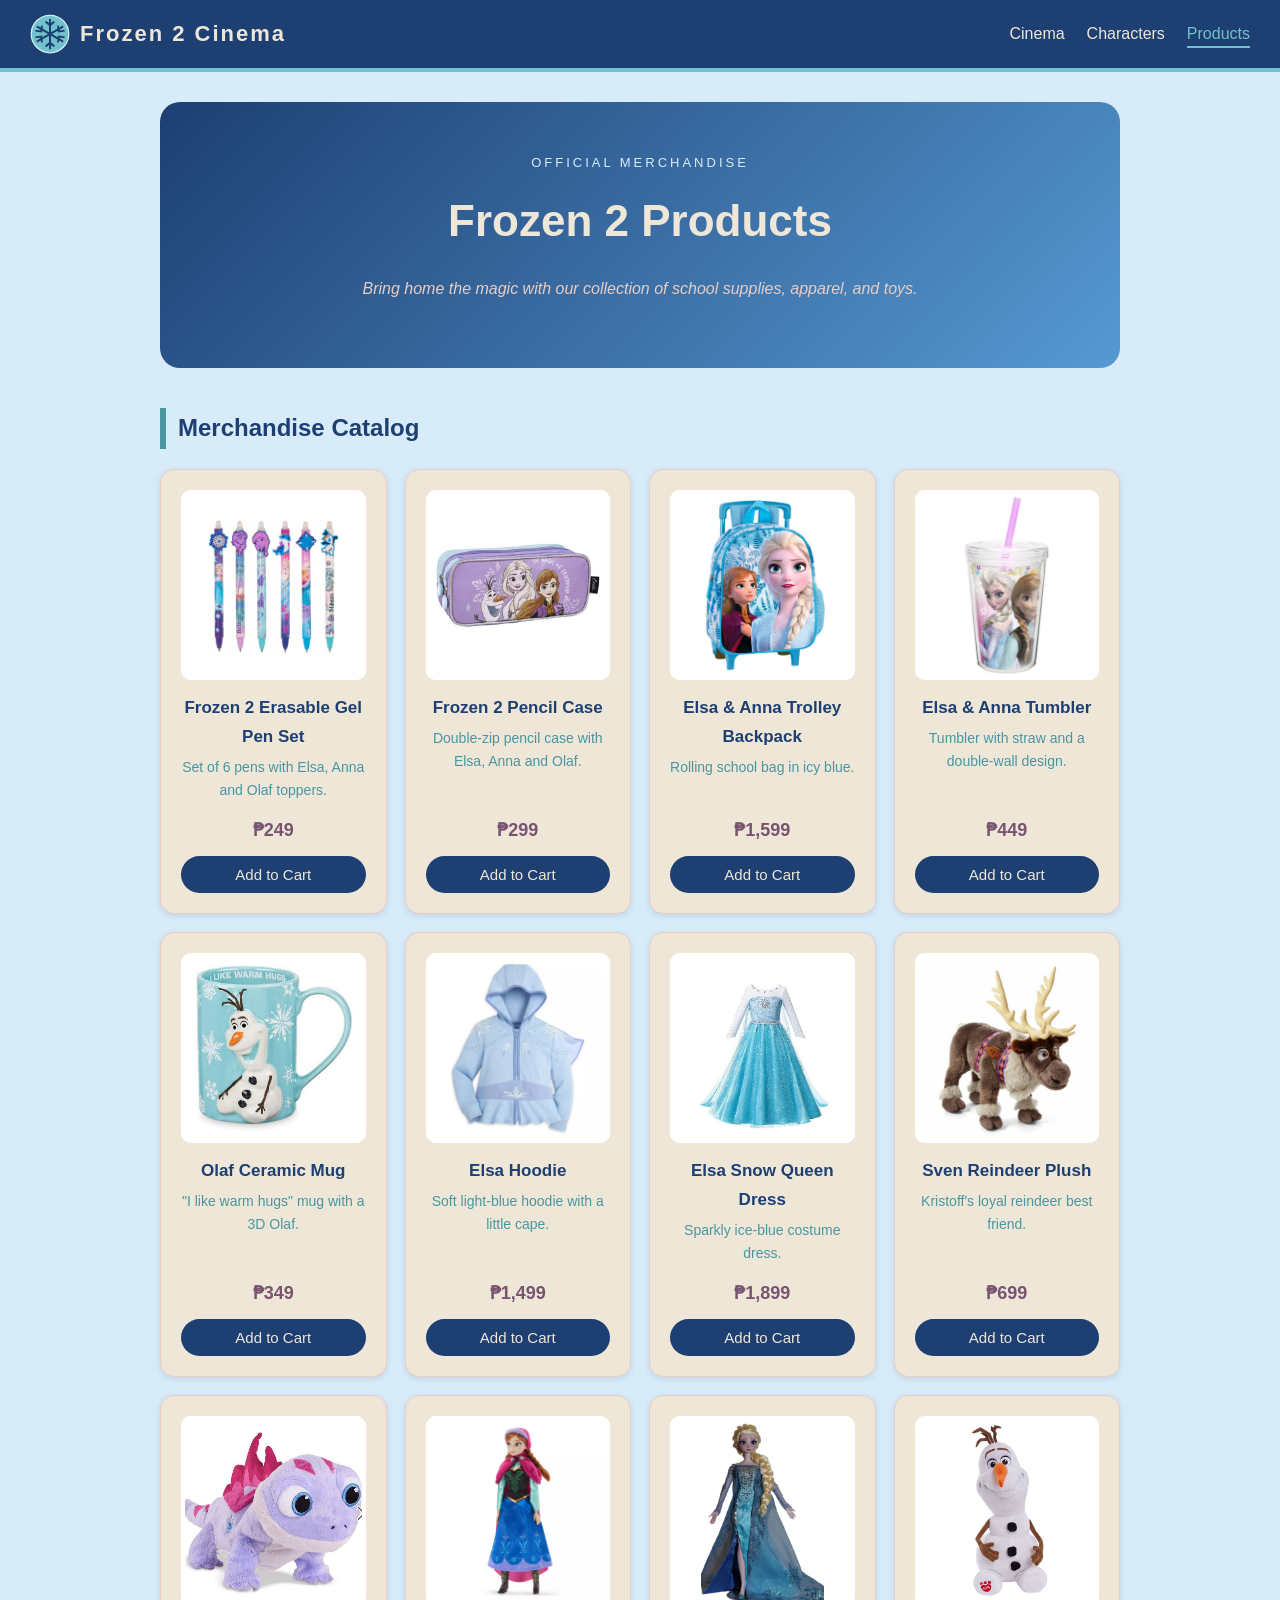
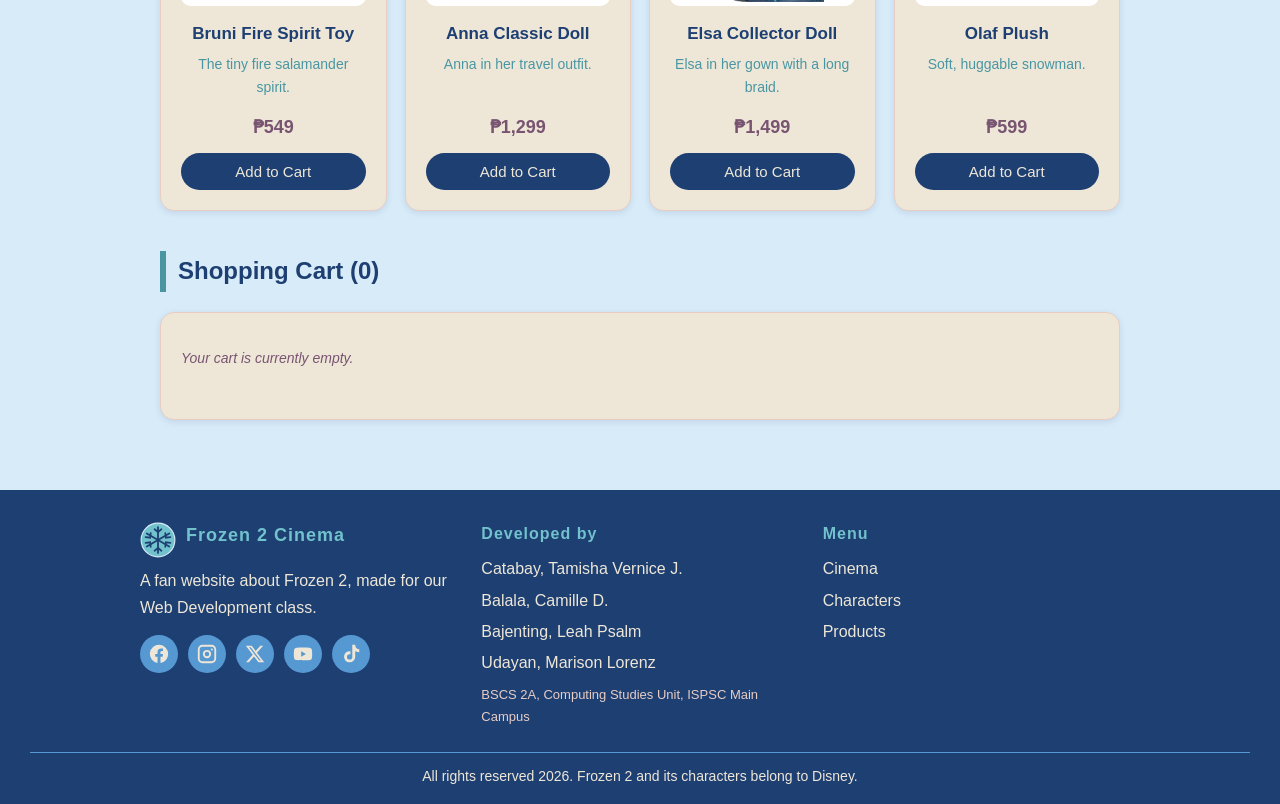
==== index.html @ 71494498 "Rename products.html to index.html" ====
<!DOCTYPE html>
<html lang="en">
<head>
    <meta charset="UTF-8">
    <meta name="author" content="Camille">
    <meta name="viewport" content="width=device-width, initial-scale=1.0">
    <title>Products | Frozen 2</title>
    <link rel="stylesheet" href="css/main.css">
    <link rel="stylesheet" href="css/products.css">
</head>
<body>
    <header class="top-header">
        <a class="brand" href="main.html">
            <img class="brand-logo" src="media/logo.svg" alt="Frozen 2 Cinema logo">
            <h1>Frozen 2 Cinema</h1>
        </a>
        <nav class="navbar">
            <ul class="nav-list">
                <li><a href="main.html#cinema">Cinema</a></li>
                <li><a href="characters.html">Characters</a></li>
                <li><a href="products.html" class="active">Products</a></li>
            </ul>
        </nav>
    </header>

    <div class="page-wrap">

        <section class="hero">
            <p class="eyebrow">Official Merchandise</p>
            <h2>Frozen 2 Products</h2>
            <p class="tagline">Bring home the magic with our collection of school supplies, apparel, and toys.</p>
        </section>

        <h2 class="section-title">Merchandise Catalog</h2>
        <section id="productGrid" class="product-grid">
            <!-- Dynamically populated via products.js -->
        </section>

        <h2 class="section-title" id="cart">Shopping Cart (<span id="cartCount">0</span>)</h2>
        <section class="card">
            <p id="cartEmpty" class="note">Your cart is currently empty.</p>

            <div class="table-scroll">
            <table id="cartTable" class="hidden">
                <thead>
                    <tr><th>Item</th><th>Price</th><th>Quantity</th><th>Subtotal</th><th>Action</th></tr>
                </thead>
                <tbody id="cartBody">
                    <!-- Dynamic cart items -->
                </tbody>
            </table>
            </div>

            <div id="cartTotalBox" class="cart-total hidden">
                <strong>Total: <span id="cartTotal">&#8369;0</span></strong>
            </div>

            <div class="cart-actions">
                <button id="clearBtn" class="btn btn-mauve hidden" onclick="clearCart()">Clear Cart</button>
                <button id="checkoutBtn" class="btn hidden" onclick="checkout()">Checkout</button>
            </div>
        </section>
    </div>

    <footer class="footer">
        <div class="footer-grid">
            <div class="footer-col">
                <div class="footer-brand">
                    <img class="brand-logo" src="media/logo.svg" alt="Frozen 2 Cinema logo">
                    <h4>Frozen 2 Cinema</h4>
                </div>
                <p>A fan website about Frozen 2, made for our Web Development class.</p>
                <div class="socials"><a class="social" href="https://www.facebook.com/" target="_blank" rel="noopener" aria-label="Facebook" title="Facebook"><svg viewBox="0 0 24 24" width="22" height="22" fill="currentColor" aria-hidden="true"><path d="M22 12a10 10 0 1 0-11.6 9.9v-7H7.9V12h2.5V9.8c0-2.5 1.5-3.9 3.8-3.9 1.1 0 2.2.2 2.2.2v2.5h-1.3c-1.2 0-1.6.8-1.6 1.6V12h2.8l-.4 2.9h-2.3v7A10 10 0 0 0 22 12z"/></svg></a><a class="social" href="https://www.instagram.com/" target="_blank" rel="noopener" aria-label="Instagram" title="Instagram"><svg viewBox="0 0 24 24" width="22" height="22" fill="currentColor" aria-hidden="true"><path d="M7 2h10a5 5 0 0 1 5 5v10a5 5 0 0 1-5 5H7a5 5 0 0 1-5-5V7a5 5 0 0 1 5-5zm0 2a3 3 0 0 0-3 3v10a3 3 0 0 0 3 3h10a3 3 0 0 0 3-3V7a3 3 0 0 0-3-3H7zm5 3.5a4.5 4.5 0 1 1 0 9 4.5 4.5 0 0 1 0-9zm0 2a2.5 2.5 0 1 0 0 5 2.5 2.5 0 0 0 0-5zM17.3 5.9a1.1 1.1 0 1 1 0 2.2 1.1 1.1 0 0 1 0-2.2z"/></svg></a><a class="social" href="https://x.com/" target="_blank" rel="noopener" aria-label="X" title="X"><svg viewBox="0 0 24 24" width="22" height="22" fill="currentColor" aria-hidden="true"><path d="M17.8 3h3.1l-6.8 7.7L22 21h-6.2l-4.9-6.4L5.3 21H2.2l7.3-8.3L2 3h6.4l4.4 5.8L17.8 3zm-1.1 16.2h1.7L7.3 4.7H5.5l11.2 14.5z"/></svg></a><a class="social" href="https://www.youtube.com/" target="_blank" rel="noopener" aria-label="YouTube" title="YouTube"><svg viewBox="0 0 24 24" width="22" height="22" fill="currentColor" aria-hidden="true"><path d="M21.6 7.2a2.5 2.5 0 0 0-1.8-1.8C18.2 5 12 5 12 5s-6.2 0-7.8.4A2.5 2.5 0 0 0 2.4 7.2C2 8.8 2 12 2 12s0 3.2.4 4.8a2.5 2.5 0 0 0 1.8 1.8C5.8 19 12 19 12 19s6.2 0 7.8-.4a2.5 2.5 0 0 0 1.8-1.8c.4-1.6.4-4.8.4-4.8s0-3.2-.4-4.8zM10 15V9l5.2 3L10 15z"/></svg></a><a class="social" href="https://www.tiktok.com/" target="_blank" rel="noopener" aria-label="TikTok" title="TikTok"><svg viewBox="0 0 24 24" width="22" height="22" fill="currentColor" aria-hidden="true"><path d="M16.6 2h-3.2v13.2a2.9 2.9 0 1 1-2.9-2.9c.3 0 .6 0 .9.1V9a6.1 6.1 0 1 0 5.2 6V8.6a7.5 7.5 0 0 0 4.4 1.4V6.8a4.4 4.4 0 0 1-4.4-4.8z"/></svg></a></div>
            </div>
            <div class="footer-col">
                <h4>Developed by</h4>
                <ul>
                    <li>Catabay, Tamisha Vernice J.</li>
                    <li>Balala, Camille D.</li>
                    <li>Bajenting, Leah Psalm</li>
                    <li>Udayan, Marison Lorenz</li>
                </ul>
                <p class="small">BSCS 2A, Computing Studies Unit, ISPSC Main Campus</p>
            </div>
            <div class="footer-col">
                <h4>Menu</h4>
                <ul>
                    <li><a href="main.html#cinema">Cinema</a></li>
                    <li><a href="characters.html">Characters</a></li>
                    <li><a href="products.html">Products</a></li>
                </ul>
            </div>
        </div>
        <p class="copy">All rights reserved 2026. Frozen 2 and its characters belong to Disney.</p>
    </footer>

    <script src="js/products.js"></script>
</body>
</html>
---- css/main.css ----
/* ===== Shared styles (used by all pages) ===== */
* { box-sizing: border-box; }

/* Color palette */
:root {
    --navy:   #1D3F72;
    --blue:   #5699D2;
    --sky:    #D8EBF9;
    --teal:   #71C2CC;
    --teal-d: #4996A2;
    --mauve:  #785471;
    --blush:  #E8CDC5;
    --cream:  #EEE7D8;
}

html { scroll-behavior: smooth; scroll-padding-top: 90px; }

body {
    margin: 0;
    font-family: Georgia, Arial, Helvetica, sans-serif;
    line-height: 1.7;
    color: var(--navy);
    background: var(--sky);
}

/* Header + navbar */
.top-header {
    position: sticky;
    top: 0;
    z-index: 100;
    display: flex;
    justify-content: space-between;
    align-items: center;
    flex-wrap: wrap;
    padding: 14px 30px;
    background: var(--navy);
    border-bottom: 4px solid var(--teal);
}
.brand { display: flex; align-items: center; gap: 10px; text-decoration: none; }
.brand-logo { width: 40px; height: 40px; display: block; }
.brand h1 { font-size: 22px; margin: 0; letter-spacing: 2px; color: var(--cream); }

.nav-list { list-style: none; display: flex; gap: 22px; margin: 0; padding: 0; }
.nav-list a { color: var(--cream); text-decoration: none; padding-bottom: 4px; }
.nav-list a:hover,
.nav-list a.active { color: var(--teal); border-bottom: 2px solid var(--teal); }

/* Layout */
.page-wrap { max-width: 1000px; margin: 0 auto; padding: 30px 20px; }

.hero {
    text-align: center;
    padding: 50px 20px;
    border-radius: 20px;
    background: linear-gradient(135deg, var(--navy) 0%, var(--blue) 100%);
    color: var(--cream);
}
.eyebrow { color: var(--sky); text-transform: uppercase; letter-spacing: 3px; font-size: 13px; margin: 0; }
.hero h2 { font-size: 44px; margin: 10px 0; }
.tagline { color: var(--blush); font-style: italic; }

h2.section-title {
    color: var(--navy);
    border-left: 6px solid var(--teal-d);
    padding-left: 12px;
    margin-top: 40px;
}

.card {
    background: var(--cream);
    border: 1px solid var(--blush);
    border-radius: 14px;
    padding: 20px;
    box-shadow: 0 2px 6px rgba(29, 63, 114, 0.12);
}

.btn {
    display: inline-block;
    background: var(--navy);
    color: var(--cream);
    border: none;
    padding: 10px 20px;
    border-radius: 25px;
    font-family: inherit;
    font-size: 15px;
    cursor: pointer;
    text-decoration: none;
}
.btn:hover { background: var(--blue); }

table { width: 100%; border-collapse: collapse; }
th, td { padding: 10px; border-bottom: 1px solid var(--blush); text-align: left; }
th { color: var(--cream); background: var(--teal-d); }

/* Footer layout */
.footer { text-align: left; padding: 30px 30px 15px; background: var(--navy); color: var(--cream); margin-top: 40px; }
.footer-grid { max-width: 1000px; margin: 0 auto; display: grid; grid-template-columns: repeat(3, 1fr); gap: 24px; }
.footer-brand { display: flex; align-items: center; gap: 10px; margin-bottom: 8px; }
.footer-brand h4 { margin: 0; font-size: 18px; }
.footer-brand .brand-logo { width: 36px; height: 36px; }
.socials { display: flex; gap: 10px; margin-top: 14px; }
.footer a.social {
    display: inline-flex; align-items: center; justify-content: center;
    width: 38px; height: 38px; border-radius: 50%;
    background: var(--blue); color: var(--cream);
}
.footer a.social:hover { background: var(--teal); color: var(--navy); text-decoration: none; }
.footer h4 { color: var(--teal); margin: 0 0 8px; letter-spacing: 1px; }
.footer ul { list-style: none; margin: 0; padding: 0; }
.footer li { margin-bottom: 4px; }
.footer a { color: var(--cream); text-decoration: none; }
.footer a:hover { color: var(--teal); text-decoration: underline; }
.footer p { margin: 0; }
.footer .small { font-size: 13px; color: var(--blush); margin-top: 8px; }
.footer .copy { text-align: center; margin-top: 24px; padding-top: 12px; border-top: 1px solid var(--blue); font-size: 14px; }

@media (max-width: 700px) {
    .top-header { flex-direction: column; gap: 10px; position: static; }
    html { scroll-padding-top: 10px; }
    .hero h2 { font-size: 30px; }
    .footer-grid { grid-template-columns: 1fr; }
}

.hidden { display: none; }

/* Video clips */
.video-grid { display: grid; grid-template-columns: repeat(auto-fit, minmax(300px, 1fr)); gap: 20px; }
.video-frame { position: relative; padding-top: 56.25%; max-width: 720px; margin: 0 auto; }
.video-frame iframe { position: absolute; top: 0; left: 0; width: 100%; height: 100%; border: 0; border-radius: 10px; }
.video-frame video { position: absolute; top: 0; left: 0; width: 100%; height: 100%; border-radius: 10px; background: var(--navy); }

.video-grid .card h3 { margin-top: 0; }
.featured-video { grid-column: 1 / -1; }
.featured-video .video-frame { max-width: 900px; }

/* Teaser trailer placeholder */
.video-placeholder {
    position: absolute; top: 0; left: 0; width: 100%; height: 100%;
    display: flex; flex-direction: column; align-items: center; justify-content: center;
    border-radius: 10px; border: 3px dashed var(--teal-d);
    background: var(--sky); color: var(--navy); text-align: center;
}
.video-placeholder span { font-size: 48px; }
.video-placeholder p { margin: 4px 0; font-size: 20px; font-weight: bold; }
.video-placeholder small { color: var(--mauve); }

/* ===== Custom Modal Popup ===== */
.custom-modal-overlay {
  position: fixed;
  top: 0;
  left: 0;
  width: 100%;
  height: 100%;
  background: rgba(0, 0, 0, 0.5);
  display: flex;
  align-items: center;
  justify-content: center;
  z-index: 1000;
}

.custom-modal {
  background: var(--cream);
  border: 2px solid var(--teal-d);
  padding: 30px;
  border-radius: 14px;
  text-align: center;
  max-width: 400px;
  width: 90%;
  box-shadow: 0 4px 15px rgba(0, 0, 0, 0.2);
}

.custom-modal p {
  color: var(--navy);
  font-size: 16px;
  margin-bottom: 20px;
  line-height: 1.5;
}

.custom-modal .btn {
  padding: 8px 24px;
}

/* ===== Extra shared pieces ===== */
.btn-light { background: var(--cream); color: var(--navy); margin-top: 8px; }
.btn-light:hover { background: var(--teal); color: var(--navy); }
.btn-mauve { background: var(--mauve); }
.table-scroll { overflow-x: auto; }
.section-intro { max-width: 800px; }

/* Feature page: hero with artwork */
.hero-split { display: flex; align-items: center; justify-content: space-between; gap: 24px; text-align: left; padding: 30px 40px; }
.hero-text { flex: 1 1 320px; }
.hero-art { display: flex; gap: 14px; flex: 0 1 300px; }
.hero-art img { width: 50%; height: 260px; object-fit: cover; object-position: center 15%; border-radius: 12px; border: 3px solid var(--sky); box-shadow: 0 4px 12px rgba(0,0,0,0.3); }
@media (max-width: 700px) {
    .hero-split { flex-direction: column; text-align: center; padding: 30px 20px; }
    .hero-art { width: 100%; justify-content: center; }
}

.info-layout { display: grid; grid-template-columns: 1fr 1.4fr; gap: 20px; align-items: start; }
.info-gallery { display: grid; grid-template-columns: repeat(3, 1fr); gap: 8px; }
.info-gallery img { width: 100%; height: 190px; object-fit: cover; object-position: center 20%; border-radius: 10px; }
@media (max-width: 800px) { .info-layout { grid-template-columns: 1fr; } }

.highlight-grid { display: grid; grid-template-columns: repeat(auto-fit, minmax(220px, 1fr)); gap: 18px; }
.highlight { text-align: center; }
.highlight h3 { margin: 6px 0; }
.highlight p { margin: 0; font-size: 15px; }
.hl-icon { font-size: 38px; }

.person-grid { display: grid; grid-template-columns: repeat(auto-fit, minmax(140px, 1fr)); gap: 16px; }
.person-card { text-align: center; padding: 14px; }
.person-photo { width: 100%; aspect-ratio: 1 / 1; border-radius: 12px; overflow: hidden; background: var(--sky); margin-bottom: 8px; }
.person-photo img { width: 100%; height: 100%; object-fit: cover; object-position: center 20%; }
.person-card h3 { margin: 4px 0 0; font-size: 16px; }
.person-card .job { color: var(--mauve); margin: 0; font-size: 14px; }

.schedule td:first-child { font-weight: bold; }
.time { display: inline-block; background: var(--teal); color: var(--navy); border-radius: 14px; padding: 0 10px; margin: 2px 6px 2px 0; font-size: 14px; white-space: nowrap; }

.note { color: var(--mauve); font-style: italic; font-size: 14px; }
---- css/products.css ----
/* ===== Products page ===== */
.product-grid {
  display: grid;
  grid-template-columns: repeat(4, 1fr);   /* 4 columns x 3 rows = 12 products */
  gap: 18px;
}
.product-card { text-align: center; display: flex; flex-direction: column; }

.product-img {
  position: relative;
  overflow: hidden;
  height: 190px;
  background: #fff;
  border-radius: 10px;
  display: flex;
  align-items: center;
  justify-content: center;
  font-size: 56px;
  margin-bottom: 10px;
}
.product-img img {
  position: absolute;
  top: 0;
  left: 0;
  width: 100%;
  height: 100%;
  object-fit: contain;
  background: #fff;
  padding: 4px;
}

.product-card h3 { margin: 4px 0; font-size: 17px; }
.product-card .desc { font-size: 14px; color: var(--teal-d); margin: 0 0 8px; flex-grow: 1; }
.price { font-weight: bold; color: var(--mauve); font-size: 18px; margin: 4px 0 10px; }
.product-card .btn { width: 100%; }
.product-card .btn.added { background: var(--teal-d); }

.cart-total { text-align: right; font-size: 20px; margin-top: 20px; }
.cart-actions { margin-top: 15px; display: flex; gap: 10px; justify-content: flex-end; }
.qty-btn {
  width: 26px; height: 26px;
  border: none; border-radius: 50%;
  background: var(--navy); color: var(--cream);
  cursor: pointer;
}
.qty-btn:hover { background: var(--blue); }
.remove-btn { background: var(--mauve); }

@media (max-width: 900px) { .product-grid { grid-template-columns: repeat(2, 1fr); } }
@media (max-width: 500px) { .product-grid { grid-template-columns: 1fr; } }
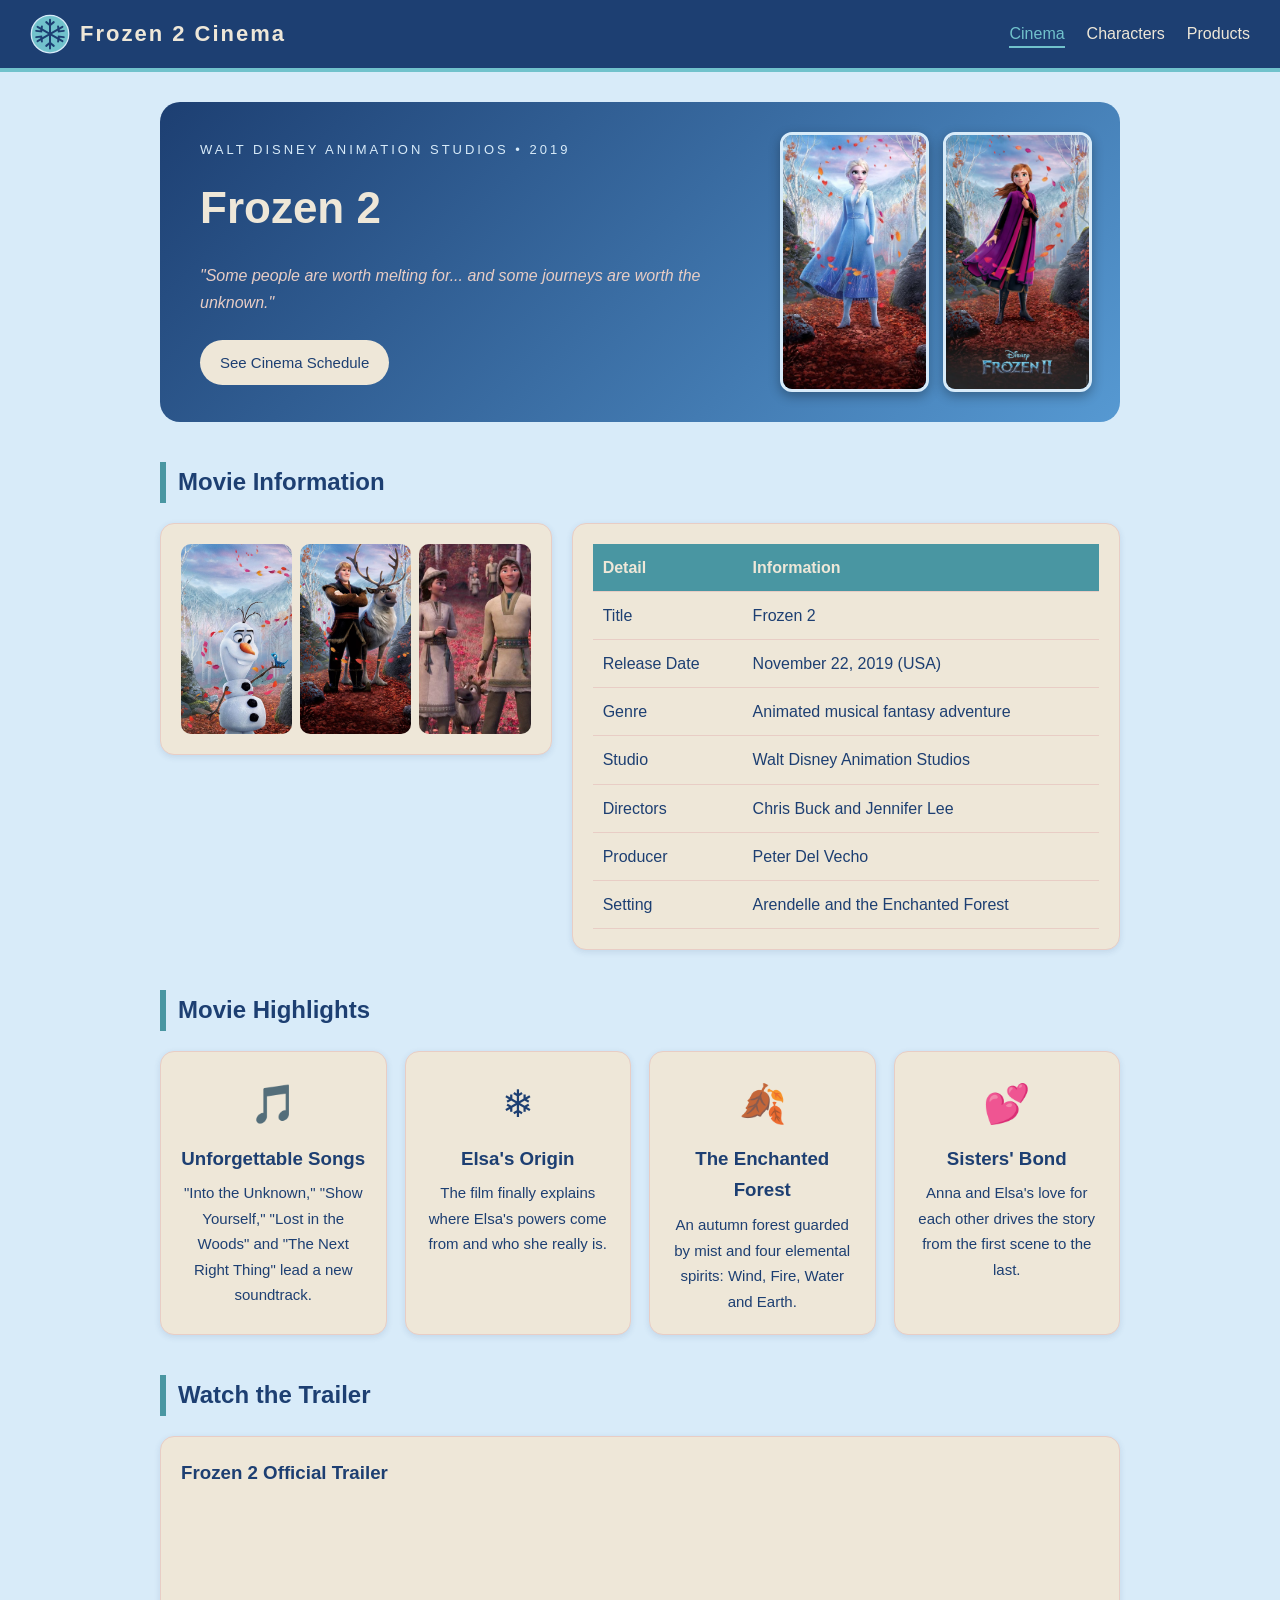
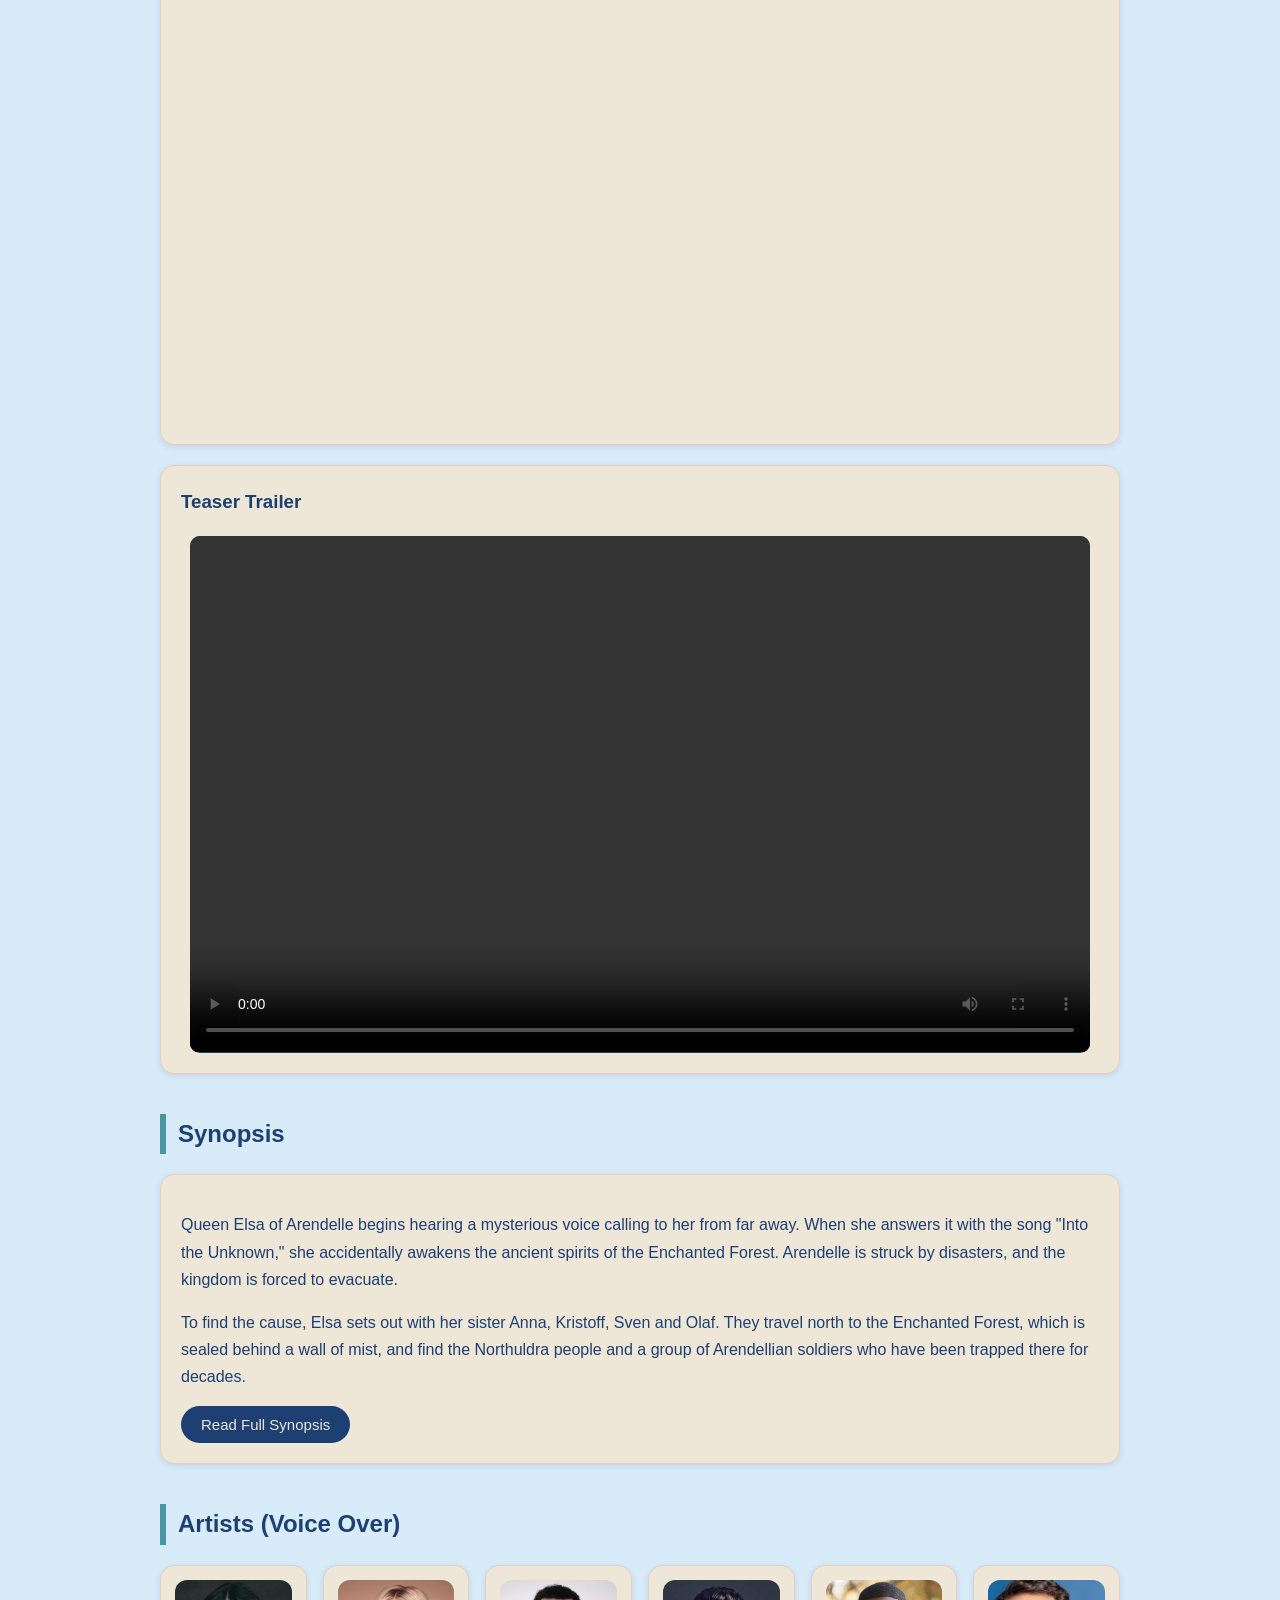
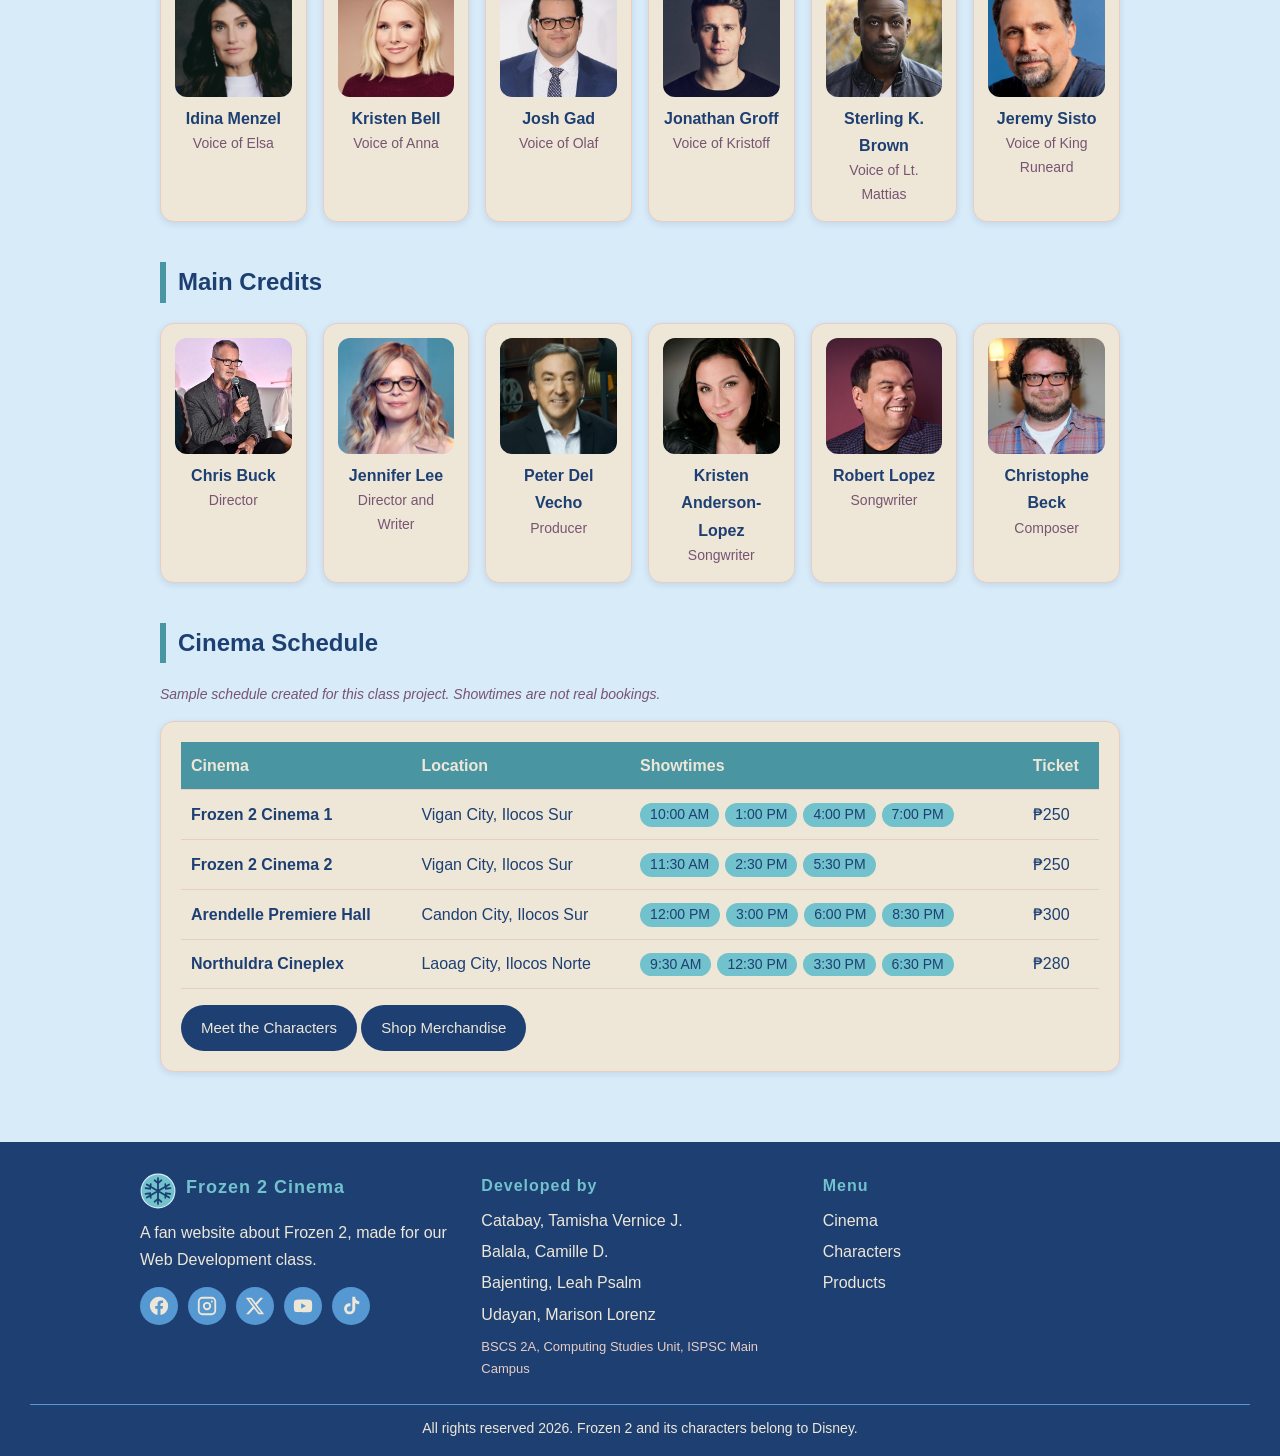
==== commit 63bb1231: "Rename main.html to index.html" ====
--- a/index.html
+++ b/index.html
@@ -4,9 +4,8 @@
     <meta charset="UTF-8">
     <meta name="author" content="Camille">
     <meta name="viewport" content="width=device-width, initial-scale=1.0">
-    <title>Products | Frozen 2</title>
+    <title>Frozen 2 | Feature</title>
     <link rel="stylesheet" href="css/main.css">
-    <link rel="stylesheet" href="css/products.css">
 </head>
 <body>
     <header class="top-header">
@@ -16,49 +15,203 @@
         </a>
         <nav class="navbar">
             <ul class="nav-list">
-                <li><a href="main.html#cinema">Cinema</a></li>
+                <li><a href="main.html#cinema" class="active">Cinema</a></li>
                 <li><a href="characters.html">Characters</a></li>
-                <li><a href="products.html" class="active">Products</a></li>
+                <li><a href="products.html">Products</a></li>
             </ul>
         </nav>
     </header>
 
     <div class="page-wrap">
 
-        <section class="hero">
-            <p class="eyebrow">Official Merchandise</p>
-            <h2>Frozen 2 Products</h2>
-            <p class="tagline">Bring home the magic with our collection of school supplies, apparel, and toys.</p>
-        </section>
-
-        <h2 class="section-title">Merchandise Catalog</h2>
-        <section id="productGrid" class="product-grid">
-            <!-- Dynamically populated via products.js -->
-        </section>
-
-        <h2 class="section-title" id="cart">Shopping Cart (<span id="cartCount">0</span>)</h2>
+        <section class="hero hero-split">
+            <div class="hero-text">
+                <p class="eyebrow">Walt Disney Animation Studios &bull; 2019</p>
+                <h2>Frozen 2</h2>
+                <p class="tagline">"Some people are worth melting for... and some journeys are worth the unknown."</p>
+                <a class="btn btn-light" href="#cinema">See Cinema Schedule</a>
+            </div>
+            <div class="hero-art">
+                <img src="media/characters/elsa.jpg" alt="Elsa in Frozen 2 poster art">
+                <img src="media/characters/anna.jpg" alt="Anna in Frozen 2 poster art">
+            </div>
+        </section>
+
+        <h2 class="section-title" id="info">Movie Information</h2>
+        <section class="info-layout">
+            <div class="card info-gallery">
+                <img src="media/characters/olaf.jpg" alt="Olaf from Frozen 2">
+                <img src="media/characters/kristoff-sven.jpg" alt="Kristoff and Sven from Frozen 2">
+                <img src="media/characters/honeymaren-ryder.jpg" alt="Honeymaren and Ryder from Frozen 2">
+            </div>
+            <div class="card">
+                <table>
+                    <thead><tr><th>Detail</th><th>Information</th></tr></thead>
+                    <tbody>
+                        <tr><td>Title</td><td>Frozen 2</td></tr>
+                        <tr><td>Release Date</td><td>November 22, 2019 (USA)</td></tr>
+                        <tr><td>Genre</td><td>Animated musical fantasy adventure</td></tr>
+                        <tr><td>Studio</td><td>Walt Disney Animation Studios</td></tr>
+                        <tr><td>Directors</td><td>Chris Buck and Jennifer Lee</td></tr>
+                        <tr><td>Producer</td><td>Peter Del Vecho</td></tr>
+                        <tr><td>Setting</td><td>Arendelle and the Enchanted Forest</td></tr>
+                    </tbody>
+                </table>
+            </div>
+        </section>
+
+        <h2 class="section-title" id="highlights">Movie Highlights</h2>
+        <section class="highlight-grid">
+            <div class="card highlight"><span class="hl-icon">&#127925;</span><h3>Unforgettable Songs</h3><p>"Into the Unknown," "Show Yourself," "Lost in the Woods" and "The Next Right Thing" lead a new soundtrack.</p></div>
+            <div class="card highlight"><span class="hl-icon">&#10052;</span><h3>Elsa's Origin</h3><p>The film finally explains where Elsa's powers come from and who she really is.</p></div>
+            <div class="card highlight"><span class="hl-icon">&#127810;</span><h3>The Enchanted Forest</h3><p>An autumn forest guarded by mist and four elemental spirits: Wind, Fire, Water and Earth.</p></div>
+            <div class="card highlight"><span class="hl-icon">&#128149;</span><h3>Sisters' Bond</h3><p>Anna and Elsa's love for each other drives the story from the first scene to the last.</p></div>
+        </section>
+
+        <h2 class="section-title" id="videos">Watch the Trailer</h2>
+        <section class="video-grid">
+            <div class="card featured-video">
+                <h3>Frozen 2 Official Trailer</h3>
+                <div class="video-frame">
+                    <iframe src="https://www.youtube.com/embed/bwzLiQZDw2I" title="Frozen 2 official trailer"
+                        allow="accelerometer; autoplay; clipboard-write; encrypted-media; gyroscope; picture-in-picture" allowfullscreen></iframe>
+                </div>
+            </div>
+            <div class="card featured-video" id="teaserBox">
+                <h3>Teaser Trailer</h3>
+                <div class="video-frame">
+                    <video id="teaserVideo" controls preload="metadata">
+                        <source src="media/videos/trailer.mp4" type="video/mp4">
+                        Your browser does not support the video tag.
+                    </video>
+                </div>
+            </div>
+        </section>
+
+        <h2 class="section-title" id="synopsis">Synopsis</h2>
         <section class="card">
-            <p id="cartEmpty" class="note">Your cart is currently empty.</p>
-
+            <p>
+                Queen Elsa of Arendelle begins hearing a mysterious voice calling to her from far away. When she
+                answers it with the song "Into the Unknown," she accidentally awakens the ancient spirits of the
+                Enchanted Forest. Arendelle is struck by disasters, and the kingdom is forced to evacuate.
+            </p>
+            <p>
+                To find the cause, Elsa sets out with her sister Anna, Kristoff, Sven and Olaf. They travel
+                north to the Enchanted Forest, which is sealed behind a wall of mist, and find the Northuldra
+                people and a group of Arendellian soldiers who have been trapped there for decades.
+            </p>
+
+            <div id="synopsisMore" class="hidden">
+                <p>
+                    They learn that the conflict began when a dam, a "gift" from Elsa and Anna's grandfather,
+                    King Runeard, to the Northuldra, ended in a fight that killed him. The spirits of the
+                    forest (Wind, Fire, Water and Earth) grew angry and sealed the forest in mist. Elsa
+                    discovers that her mother, Queen Iduna, was a Northuldra woman who once saved their
+                    father, Agnarr, from that fight.
+                </p>
+                <p>
+                    Elsa follows the voice to Ahtohallan, a legendary glacier that holds the memories of the
+                    past. There she learns the truth about the dam and about herself: she is the "fifth spirit,"
+                    the bridge between humans and nature. But the journey costs her: Elsa freezes in
+                    Ahtohallan, and Olaf fades away, which makes Anna believe her sister is gone.
+                </p>
+                <p>
+                    Heartbroken but determined to do "the next right thing," Anna destroys the dam to set the
+                    forest free. The flood heads for Arendelle until Elsa, thawed, holds back the wave. The
+                    mist lifts, the Northuldra and Arendelle are at peace, Olaf returns, Anna becomes Queen
+                    of Arendelle, and Elsa chooses to stay in the Enchanted Forest as its protector.
+                </p>
+                <p class="note">Spoiler warning: the full plot is shown above.</p>
+            </div>
+
+            <button id="synopsisBtn" class="btn" onclick="toggleSynopsis()">Read Full Synopsis</button>
+        </section>
+
+        <h2 class="section-title" id="artists">Artists (Voice Over)</h2>
+        <section class="person-grid">
+                <div class="card person-card">
+                    <div class="person-photo"><img src="media/characters/IDINA.jpg" alt="Idina Menzel"></div>
+                    <h3>Idina Menzel</h3>
+                    <p class="job">Voice of Elsa</p>
+                </div>
+                <div class="card person-card">
+                    <div class="person-photo"><img src="media/characters/Kristine.jpg" alt="Kristen Bell"></div>
+                    <h3>Kristen Bell</h3>
+                    <p class="job">Voice of Anna</p>
+                </div>
+                <div class="card person-card">
+                    <div class="person-photo"><img src="media/characters/Josh.jpg" alt="Josh Gad"></div>
+                    <h3>Josh Gad</h3>
+                    <p class="job">Voice of Olaf</p>
+                </div>
+                <div class="card person-card">
+                    <div class="person-photo"><img src="media/characters/Jonathan.jpg" alt="Jonathan Groff"></div>
+                    <h3>Jonathan Groff</h3>
+                    <p class="job">Voice of Kristoff</p>
+                </div>
+                <div class="card person-card">
+                    <div class="person-photo"><img src="media/characters/Sterling.jpg" alt="Sterling K. Brown"></div>
+                    <h3>Sterling K. Brown</h3>
+                    <p class="job">Voice of Lt. Mattias</p>
+                </div>
+                <div class="card person-card">
+                    <div class="person-photo"><img src="media/characters/Jeremy.jpg" alt="Jeremy Sisto"></div>
+                    <h3>Jeremy Sisto</h3>
+                    <p class="job">Voice of King Runeard</p>
+                </div>
+        </section>
+
+        <h2 class="section-title" id="credits">Main Credits</h2>
+        <section class="person-grid">
+                <div class="card person-card">
+                    <div class="person-photo"><img src="media/characters/Chris_Buck.jpg" alt="Chris Buck"></div>
+                    <h3>Chris Buck</h3>
+                    <p class="job">Director</p>
+                </div>
+                <div class="card person-card">
+                    <div class="person-photo"><img src="media/characters/Jennifer.jpg" alt="Jennifer Lee"></div>
+                    <h3>Jennifer Lee</h3>
+                    <p class="job">Director and Writer</p>
+                </div>
+                <div class="card person-card">
+                    <div class="person-photo"><img src="media/characters/Peter.jpg" alt="Peter Del Vecho"></div>
+                    <h3>Peter Del Vecho</h3>
+                    <p class="job">Producer</p>
+                </div>
+                <div class="card person-card">
+                    <div class="person-photo"><img src="media/characters/Kristen_Anderson.jpg" alt="Kristen Anderson-Lopez"></div>
+                    <h3>Kristen Anderson-Lopez</h3>
+                    <p class="job">Songwriter</p>
+                </div>
+                <div class="card person-card">
+                    <div class="person-photo"><img src="media/characters/Robert.jpg" alt="Robert Lopez"></div>
+                    <h3>Robert Lopez</h3>
+                    <p class="job">Songwriter</p>
+                </div>
+                <div class="card person-card">
+                    <div class="person-photo"><img src="media/characters/Christophe.jpg" alt="Christophe Beck"></div>
+                    <h3>Christophe Beck</h3>
+                    <p class="job">Composer</p>
+                </div>
+        </section>
+
+        <h2 class="section-title" id="cinema">Cinema Schedule</h2>
+        <p class="note">Sample schedule created for this class project. Showtimes are not real bookings.</p>
+        <section class="card">
             <div class="table-scroll">
-            <table id="cartTable" class="hidden">
+            <table class="schedule">
                 <thead>
-                    <tr><th>Item</th><th>Price</th><th>Quantity</th><th>Subtotal</th><th>Action</th></tr>
+                    <tr><th>Cinema</th><th>Location</th><th>Showtimes</th><th>Ticket</th></tr>
                 </thead>
-                <tbody id="cartBody">
-                    <!-- Dynamic cart items -->
+                <tbody>
+                    <tr><td>Frozen 2 Cinema 1</td><td>Vigan City, Ilocos Sur</td><td><span class="time">10:00 AM</span><span class="time">1:00 PM</span><span class="time">4:00 PM</span><span class="time">7:00 PM</span></td><td>&#8369;250</td></tr>
+                    <tr><td>Frozen 2 Cinema 2</td><td>Vigan City, Ilocos Sur</td><td><span class="time">11:30 AM</span><span class="time">2:30 PM</span><span class="time">5:30 PM</span></td><td>&#8369;250</td></tr>
+                    <tr><td>Arendelle Premiere Hall</td><td>Candon City, Ilocos Sur</td><td><span class="time">12:00 PM</span><span class="time">3:00 PM</span><span class="time">6:00 PM</span><span class="time">8:30 PM</span></td><td>&#8369;300</td></tr>
+                    <tr><td>Northuldra Cineplex</td><td>Laoag City, Ilocos Norte</td><td><span class="time">9:30 AM</span><span class="time">12:30 PM</span><span class="time">3:30 PM</span><span class="time">6:30 PM</span></td><td>&#8369;280</td></tr>
                 </tbody>
             </table>
             </div>
-
-            <div id="cartTotalBox" class="cart-total hidden">
-                <strong>Total: <span id="cartTotal">&#8369;0</span></strong>
-            </div>
-
-            <div class="cart-actions">
-                <button id="clearBtn" class="btn btn-mauve hidden" onclick="clearCart()">Clear Cart</button>
-                <button id="checkoutBtn" class="btn hidden" onclick="checkout()">Checkout</button>
-            </div>
+            <p style="margin-bottom:0"><a class="btn" href="characters.html">Meet the Characters</a> <a class="btn" href="products.html">Shop Merchandise</a></p>
         </section>
     </div>
 
@@ -94,6 +247,6 @@
         <p class="copy">All rights reserved 2026. Frozen 2 and its characters belong to Disney.</p>
     </footer>
 
-    <script src="js/products.js"></script>
+    <script src="js/main.js"></script>
 </body>
 </html>
